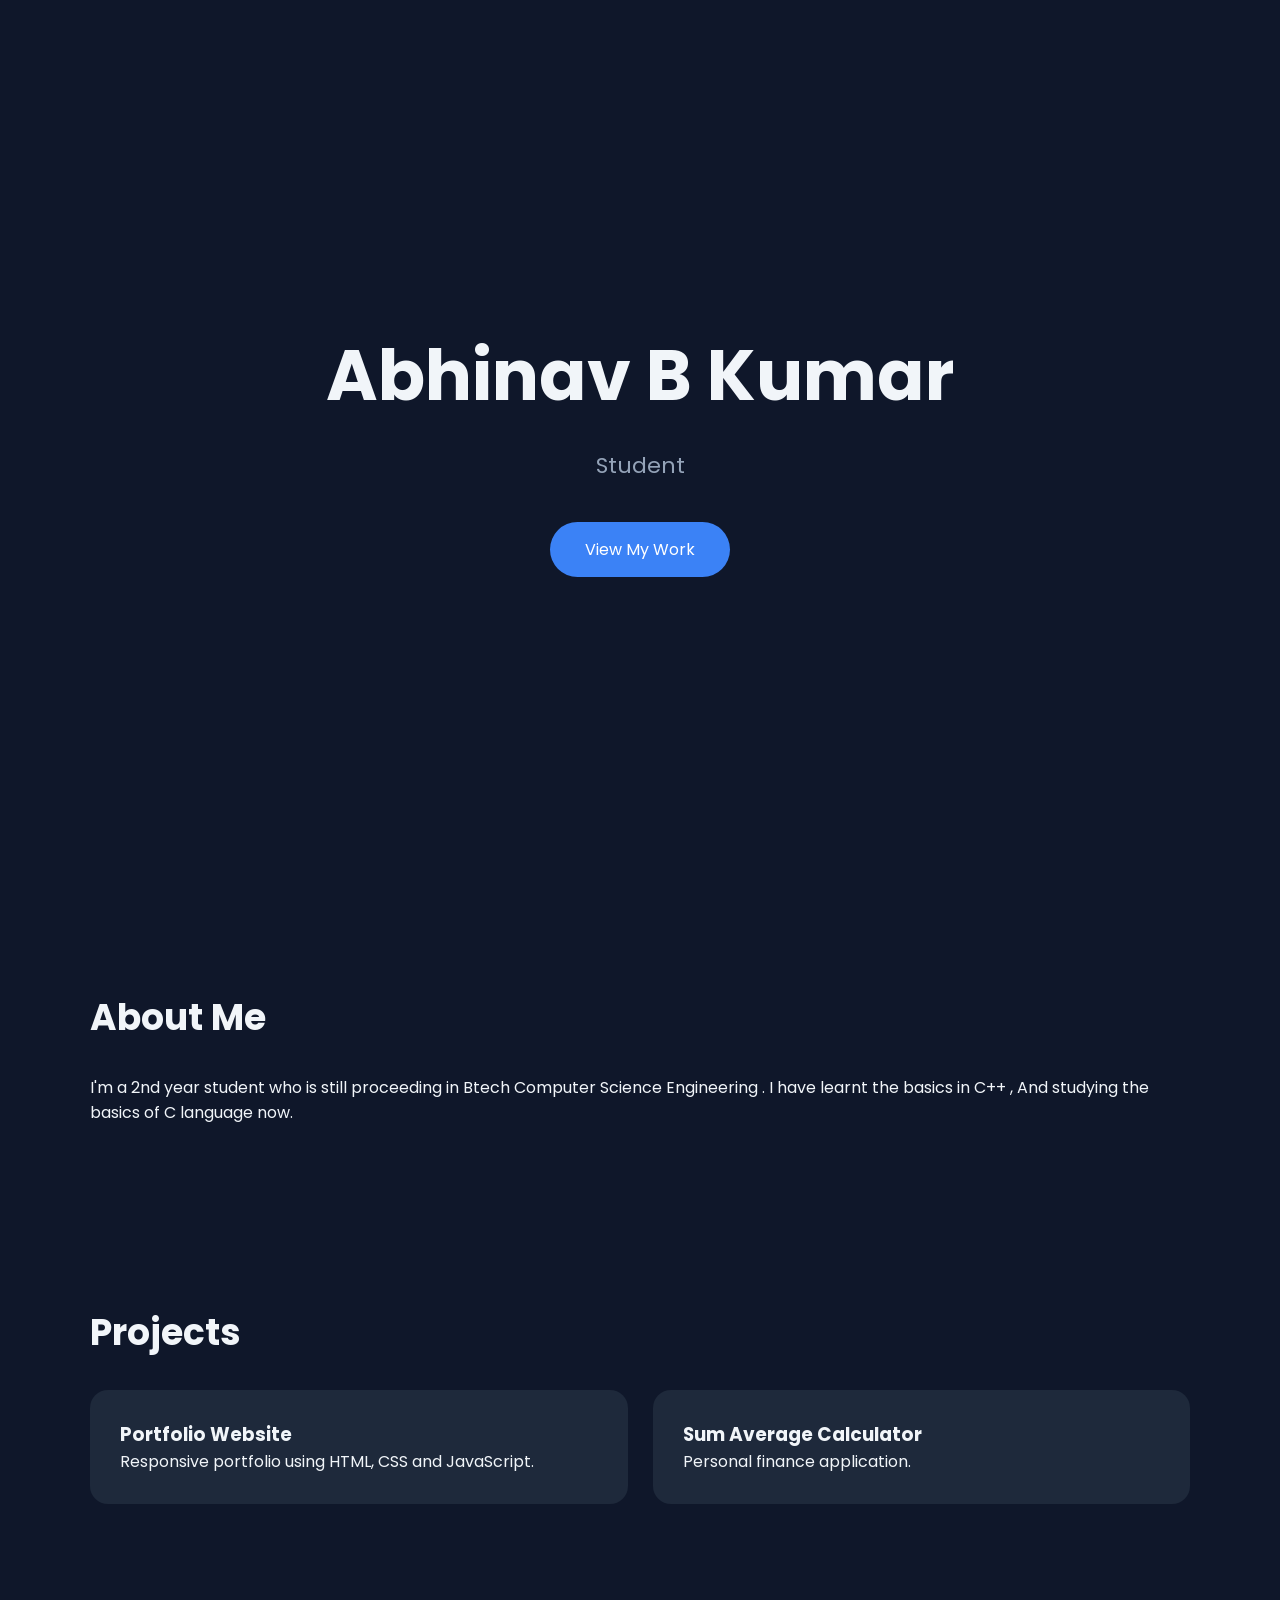
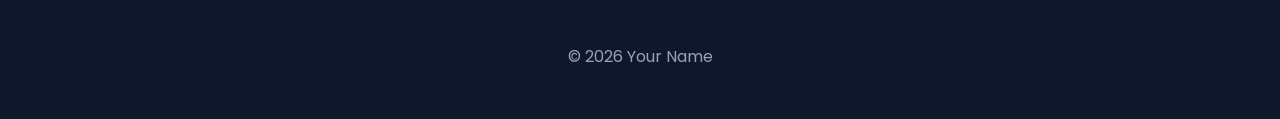
==== index.html @ 8a14ef43 "Add files via upload" ====
<!DOCTYPE html>
<html lang="en">

<head>

<meta charset="UTF-8">

<meta name="viewport" content="width=device-width, initial-scale=1">

<title>Your Name</title>

<link rel="preconnect" href="https://fonts.googleapis.com">
<link rel="preconnect" href="https://fonts.gstatic.com" crossorigin>

<link href="https://fonts.googleapis.com/css2?family=Poppins:wght@300;400;500;700&display=swap" rel="stylesheet">

<link rel="stylesheet" href="style.css">

</head>

<body>

<header>

<div class="container">

<h1>Abhinav B Kumar</h1>

<p class="subtitle">

 Student

</p>

<a href="#projects" class="button">

View My Work

</a>

</div>

</header>

<section>

<div class="container">

<h2>About Me</h2>

<p>

I'm a 2nd year student who is still proceeding in Btech Computer Science Engineering . I have learnt the basics in C++ ,
 And studying the basics of C language now.

</p>

</div>

</section>

<section>

<div class="container">

<h2>Projects</h2>

<div class="cards">

<div class="card">

<h3>Portfolio Website</h3>

<p>

Responsive portfolio using HTML, CSS and JavaScript.

</p>

</div>


<div class="card">

<h3>Sum Average Calculator</h3>

<p>

Personal finance application.

</p>

</div>

</div>

</div>

</section>

<footer>

<div class="container">

<p>© 2026 Your Name</p>

</div>

</footer>

</body>

</html>
---- style.css ----
*{

margin:0;

padding:0;

box-sizing:border-box;

}

body{

font-family:Poppins,sans-serif;

background:#0f172a;

color:#f1f5f9;

}

.container{

width:90%;

max-width:1100px;

margin:auto;

}

header{

height:100vh;

display:flex;

justify-content:center;

align-items:center;

text-align:center;

}

h1{

font-size:70px;

font-weight:700;

margin-bottom:20px;

}

.subtitle{

font-size:22px;

color:#94a3b8;

margin-bottom:40px;

}

.button{

display:inline-block;

padding:15px 35px;

border-radius:40px;

background:#3b82f6;

color:white;

text-decoration:none;

transition:.3s;

}

.button:hover{

transform:translateY(-4px);

box-shadow:0 10px 30px rgba(59,130,246,.5);

}

section{

padding:90px 0;

}

h2{

font-size:36px;

margin-bottom:30px;

}

.cards{

display:grid;

grid-template-columns:repeat(auto-fit,minmax(280px,1fr));

gap:25px;

}

.card{

background:#1e293b;

padding:30px;

border-radius:18px;

transition:.3s;

}

.card:hover{

transform:translateY(-8px);

}

footer{

padding:50px;

text-align:center;

color:#94a3b8;

}
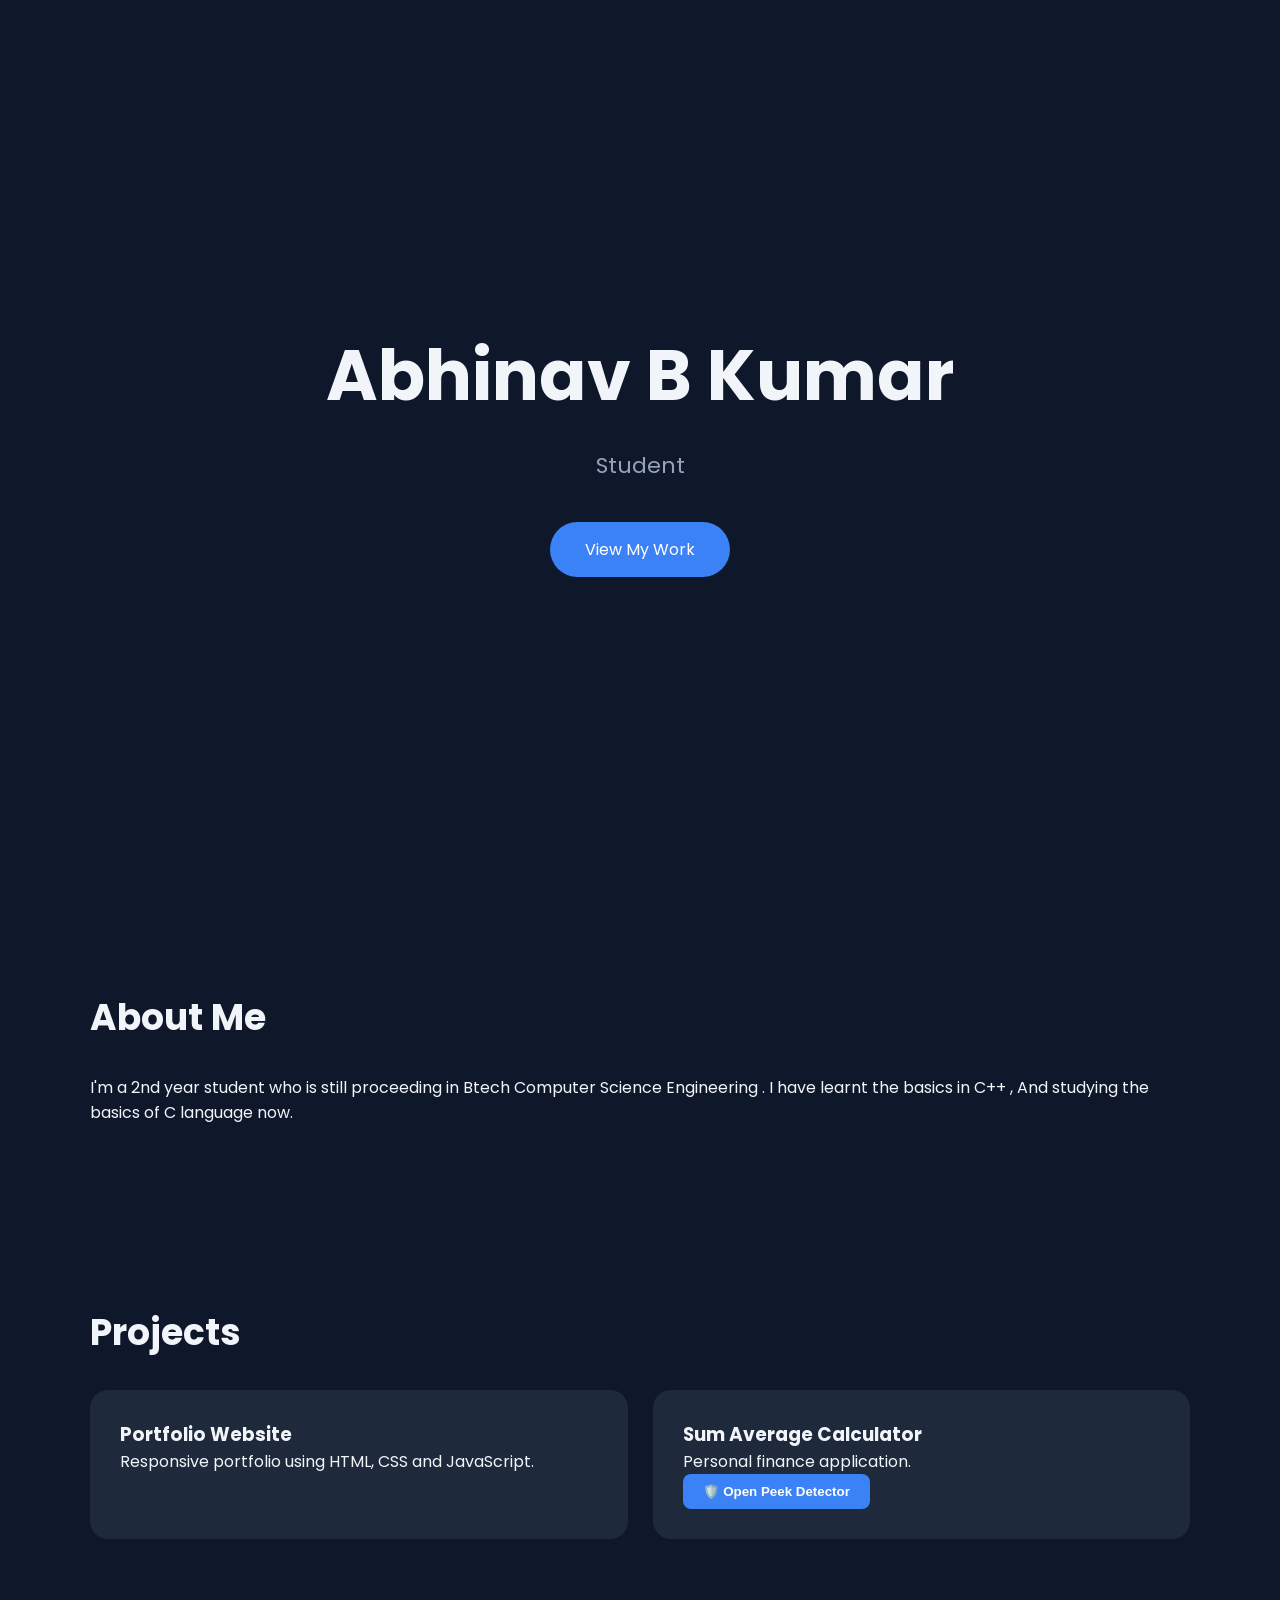
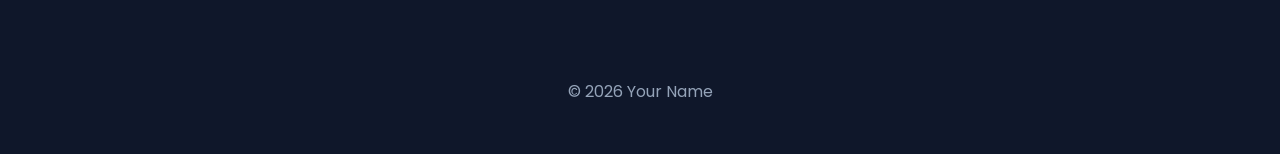
==== commit 5f8810bd: "Add button to open Peek Detector Added a button to open the Peek Detector page." ====
--- a/index.html
+++ b/index.html
@@ -90,6 +90,11 @@
 
 </p>
 
+ <p>
+  <button onclick="window.location.href='peek_detector.html'" style="background-color: #3b82f6; color: white; padding: 10px 20px; border: none; border-radius: 8px; cursor: pointer; font-weight: bold;">
+    🛡️ Open Peek Detector
+</button>
+ </p>
 </div>
 
 </div>
@@ -110,4 +115,4 @@
 
 </body>
 
-</html>+</html>
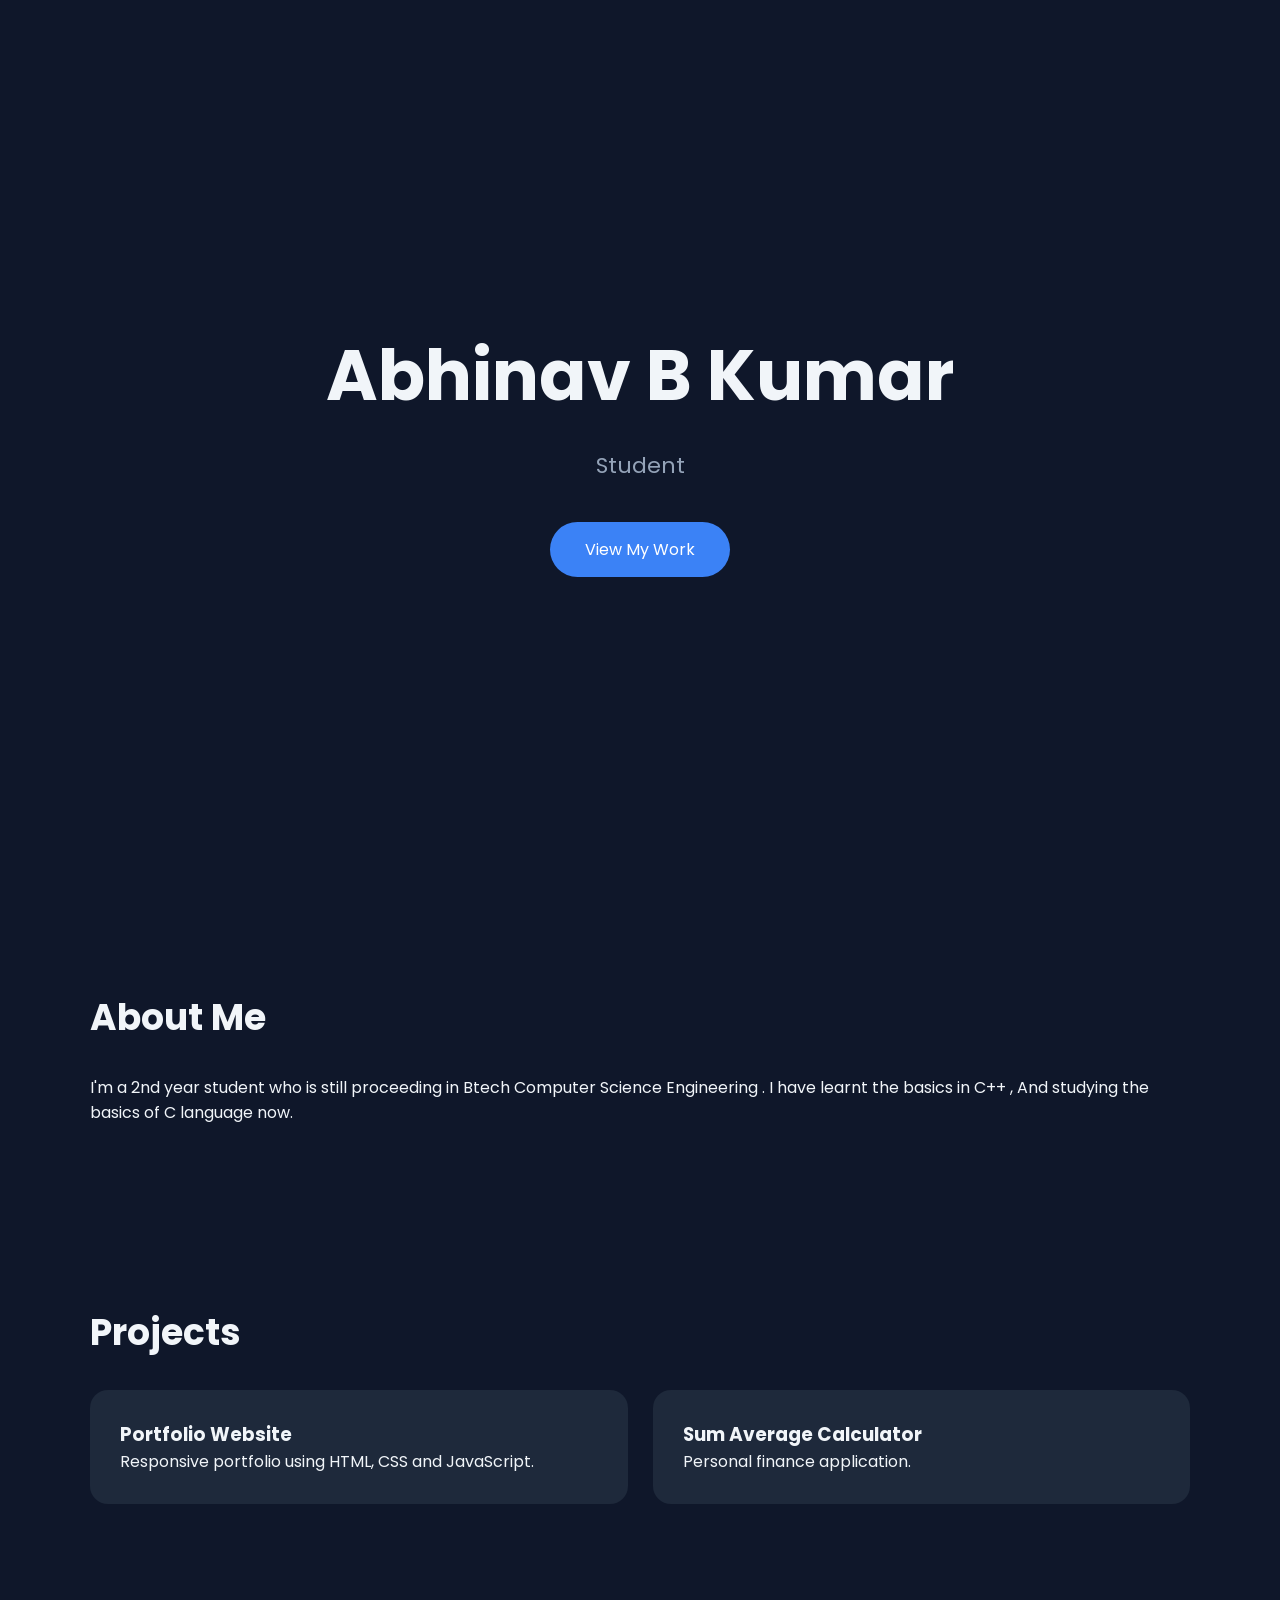
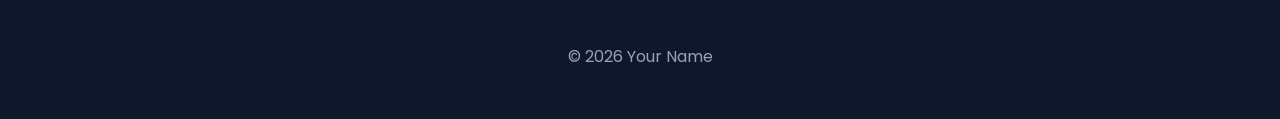
==== commit c2bb0e5a: "Fix HTML formatting and remove unnecessary lines" ====
--- a/index.html
+++ b/index.html
@@ -90,11 +90,7 @@
 
 </p>
 
- <p>
-  <button onclick="window.location.href='peek_detector.html'" style="background-color: #3b82f6; color: white; padding: 10px 20px; border: none; border-radius: 8px; cursor: pointer; font-weight: bold;">
-    🛡️ Open Peek Detector
-</button>
- </p>
+
 </div>
 
 </div>
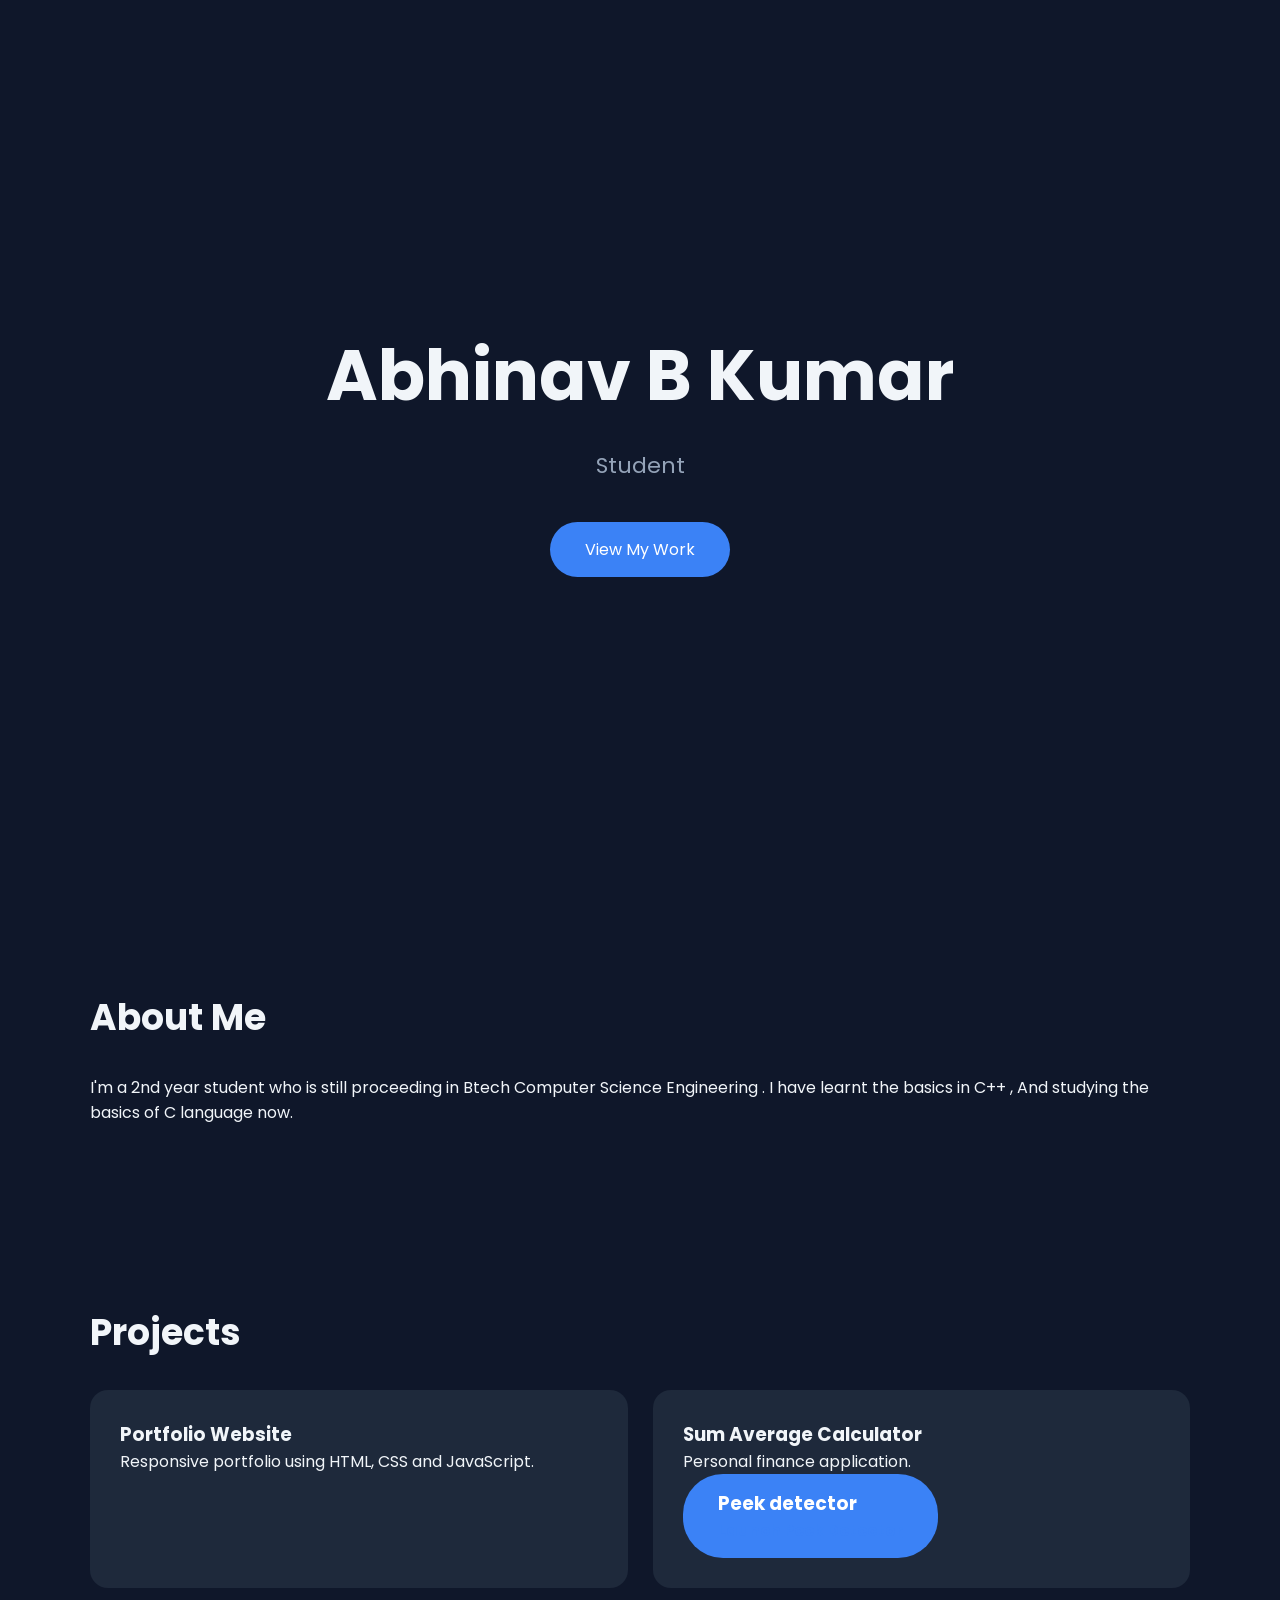
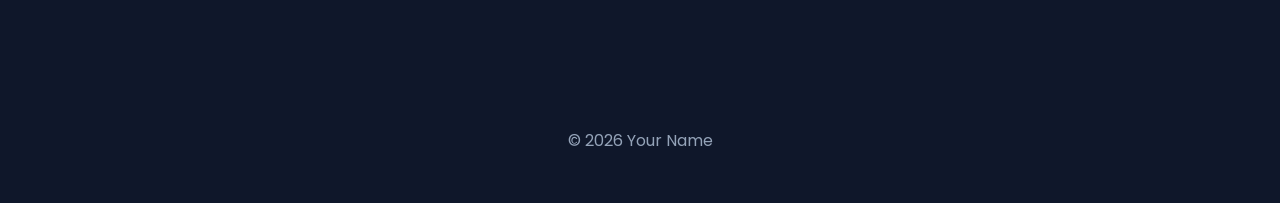
==== commit e9548465: "Add files via upload" ====
--- a/index.html
+++ b/index.html
@@ -90,6 +90,17 @@
 
 </p>
 
+<div class="button">
+
+<h3>Peek detector</h3>
+
+<a href="peek_detector.html" style="color: #3b82f6; text-decoration: underline; font-weight: bold;">
+    Launch Peek Detector
+</a>
+
+
+
+</div>
 
 </div>
 
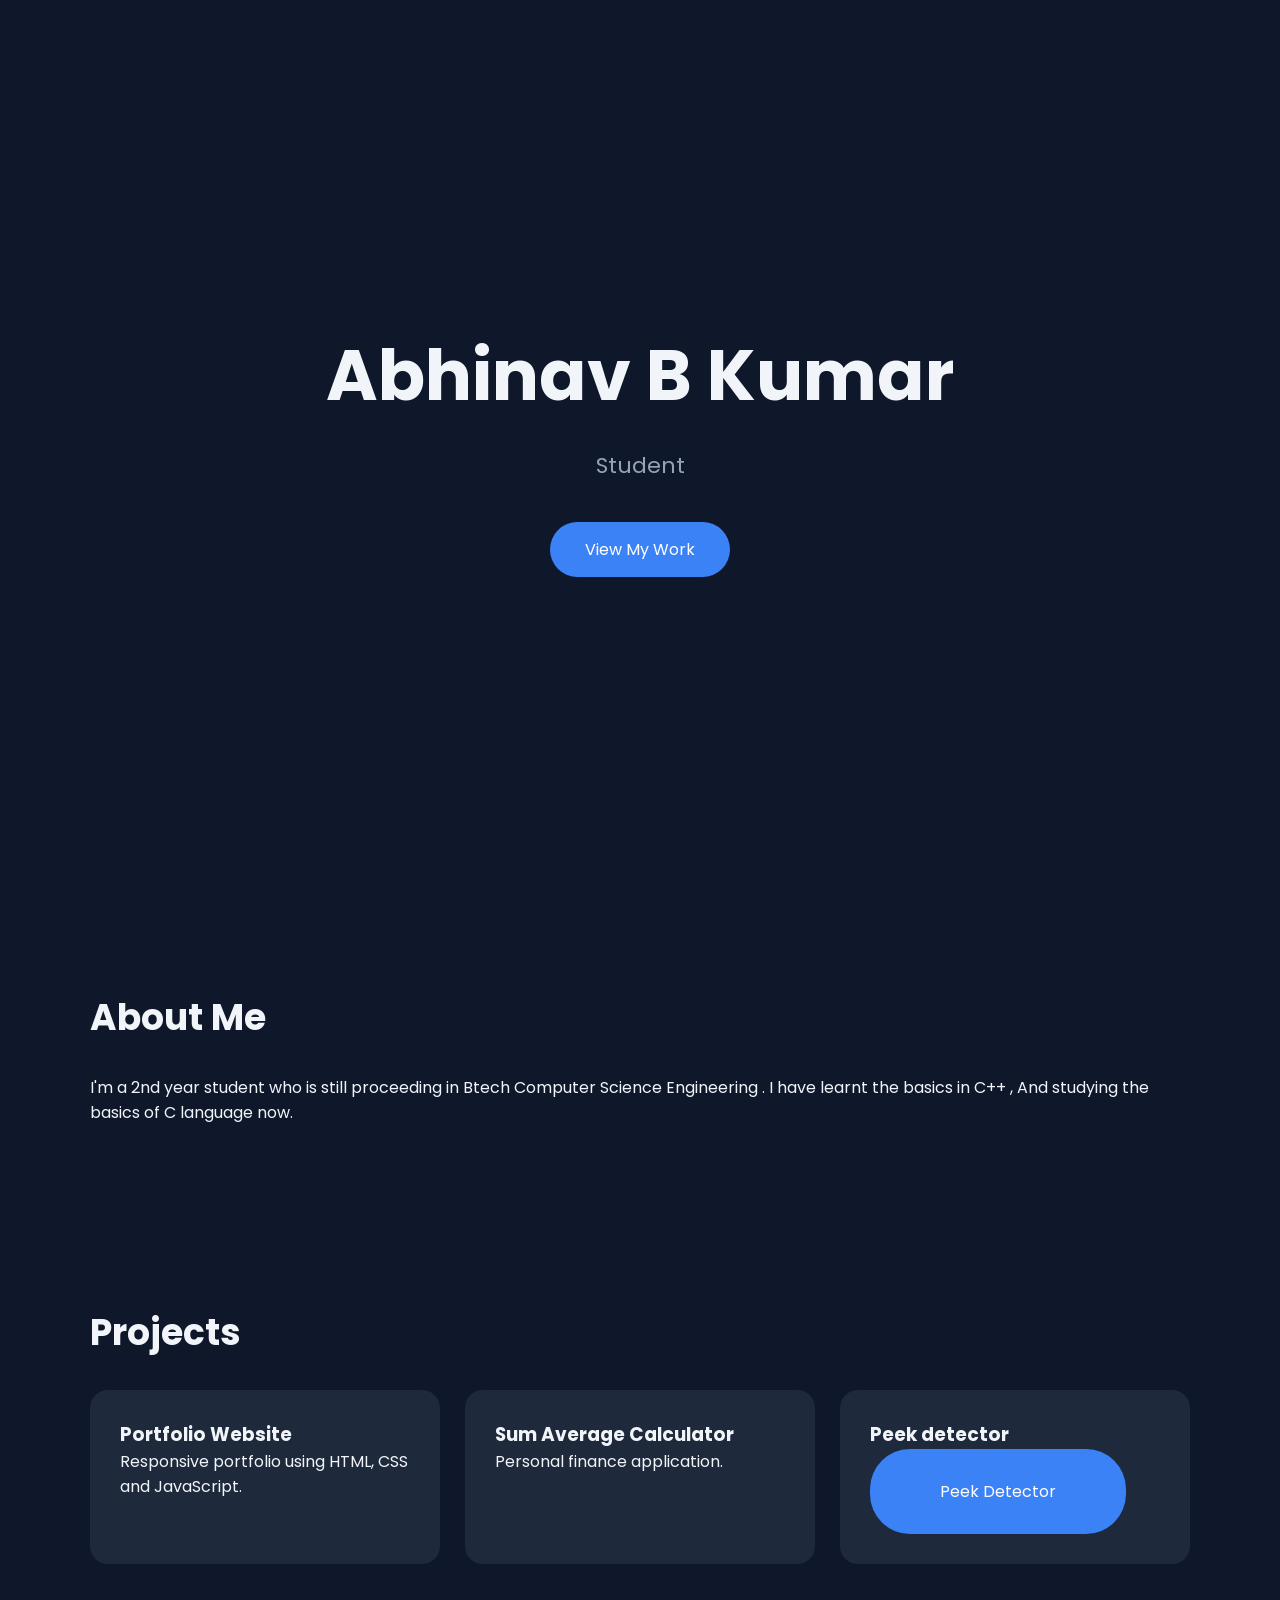
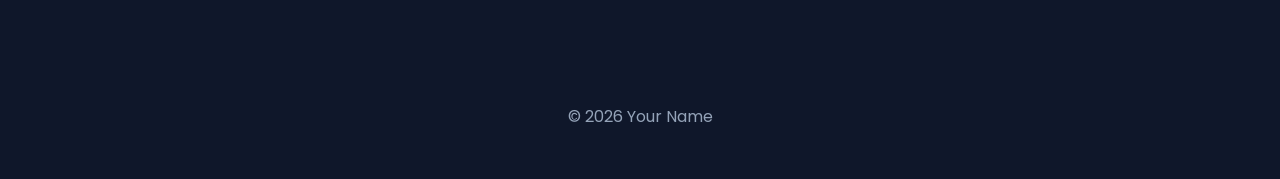
==== commit d809108f: "Add files via upload" ====
--- a/index.html
+++ b/index.html
@@ -90,15 +90,20 @@
 
 </p>
 
-<div class="button">
+</div>
+
+<div class="card">
+
 
 <h3>Peek detector</h3>
 
-<a href="peek_detector.html" style="color: #3b82f6; text-decoration: underline; font-weight: bold;">
-    Launch Peek Detector
-</a>
+<div class="button">
 
 
+
+<a href="peek_detector.html" class="button">
+    Peek Detector
+</a>
 
 </div>
 
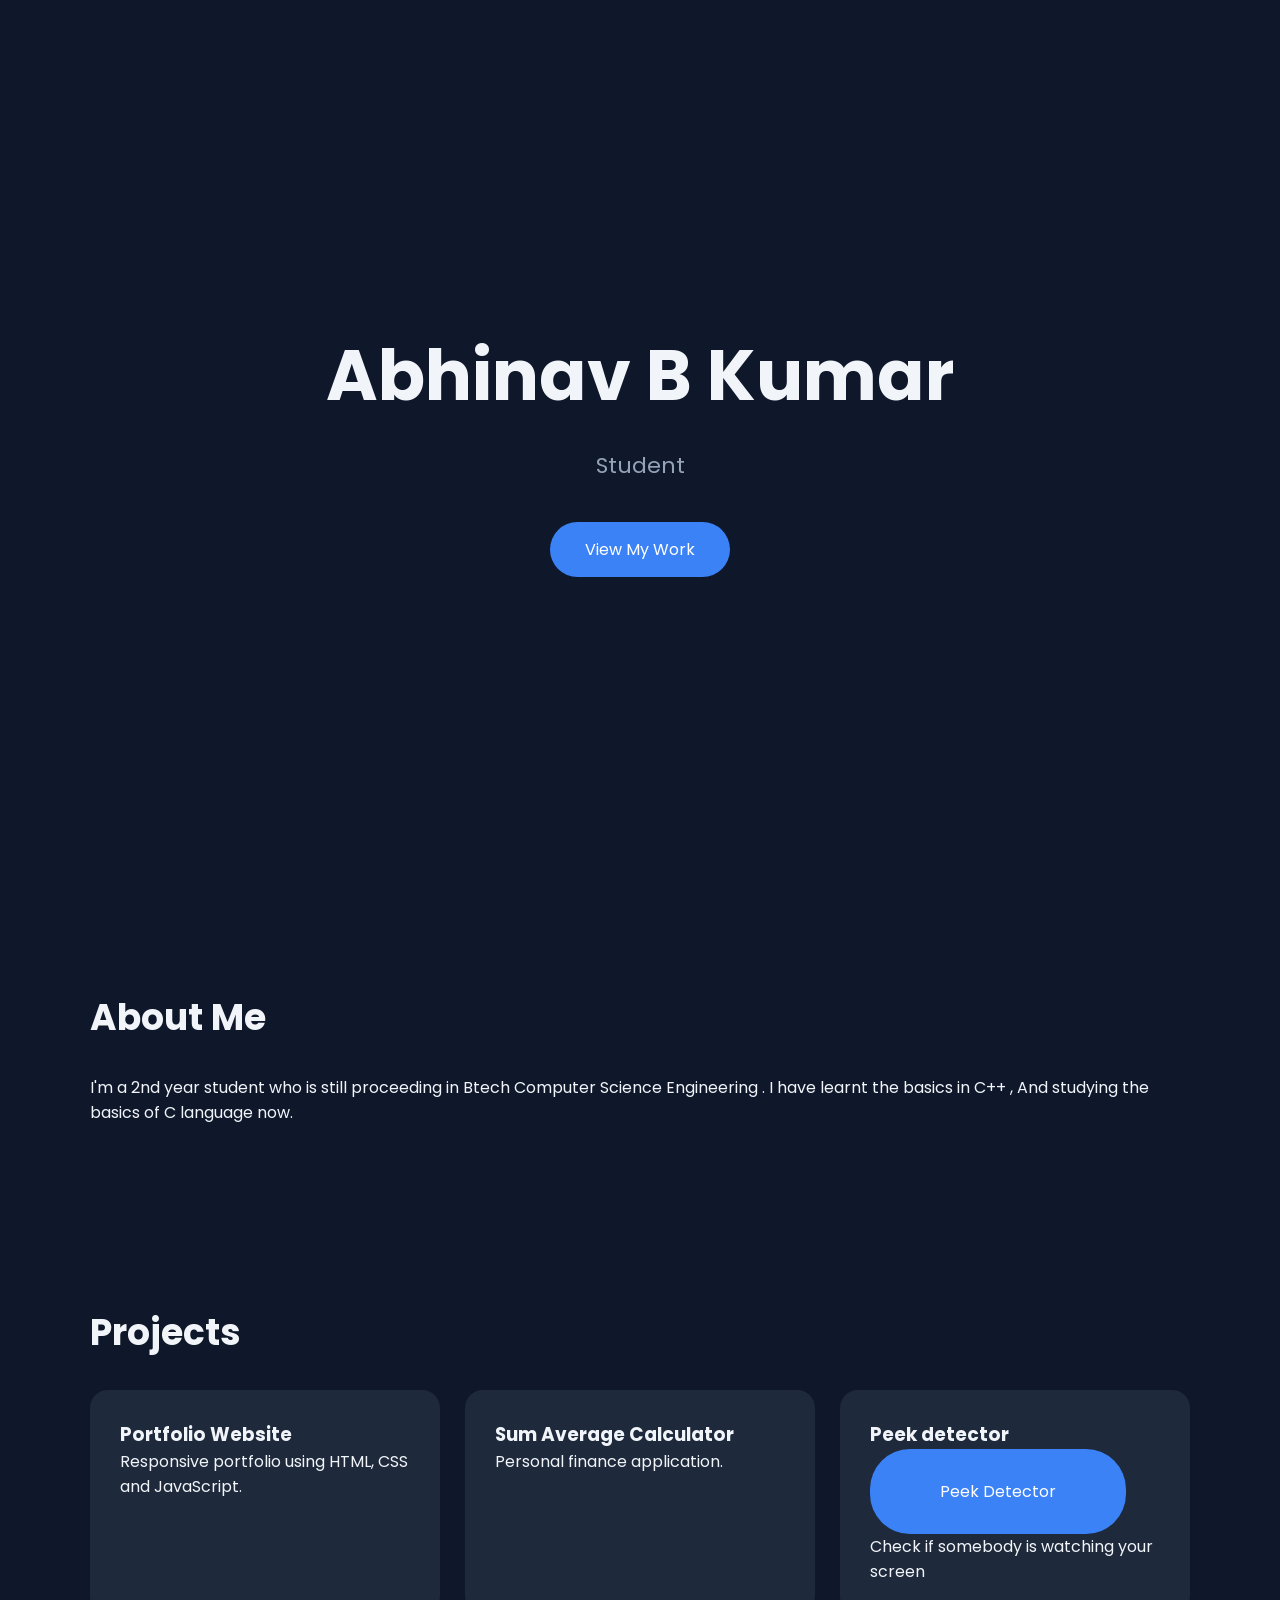
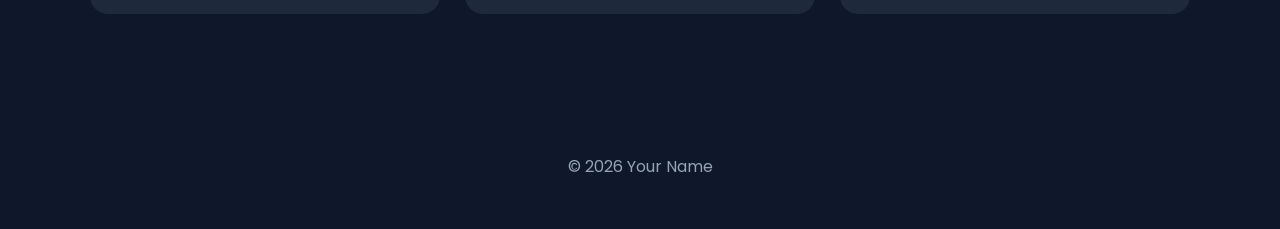
==== commit 404c507d: "my biopic along with my projects Added a description for the Peek Detector project." ====
--- a/index.html
+++ b/index.html
@@ -107,6 +107,10 @@
 
 </div>
 
+ <p>
+Check if somebody is watching your screen
+</p>
+
 </div>
 
 </div>
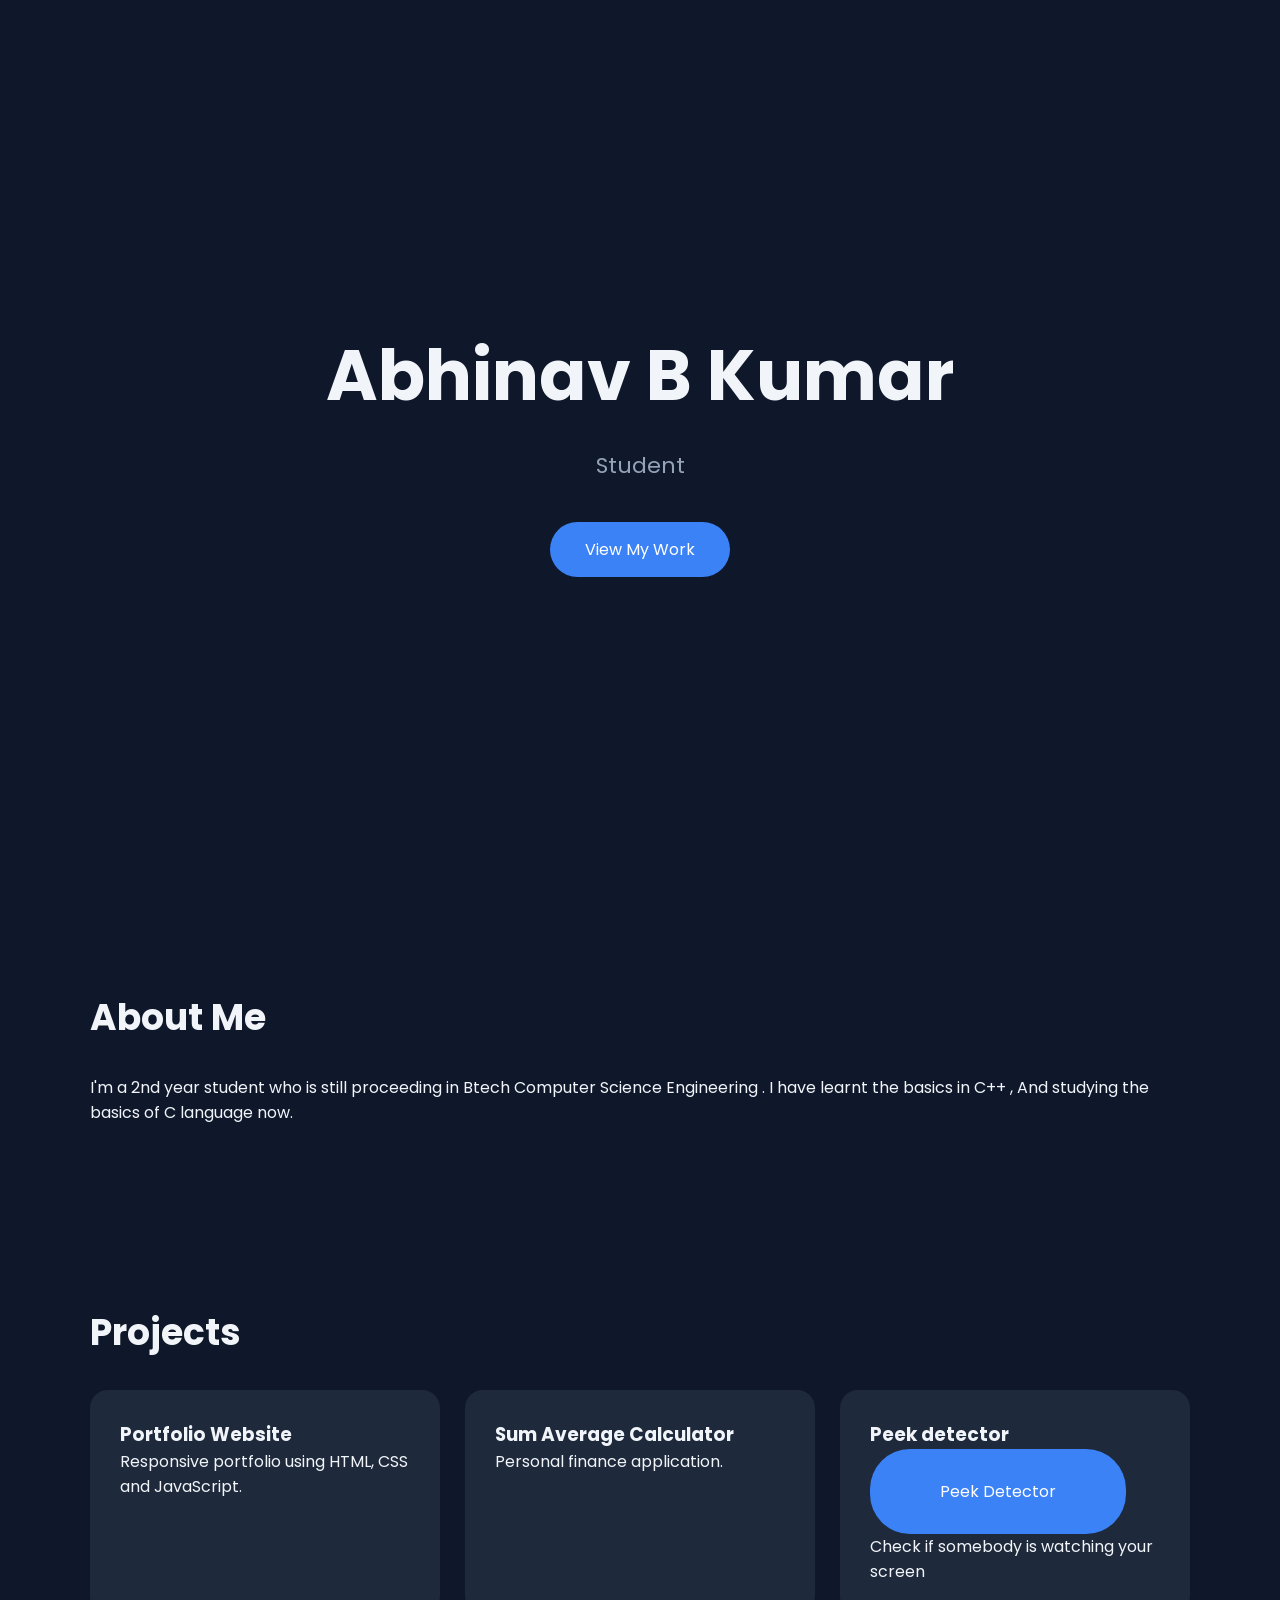
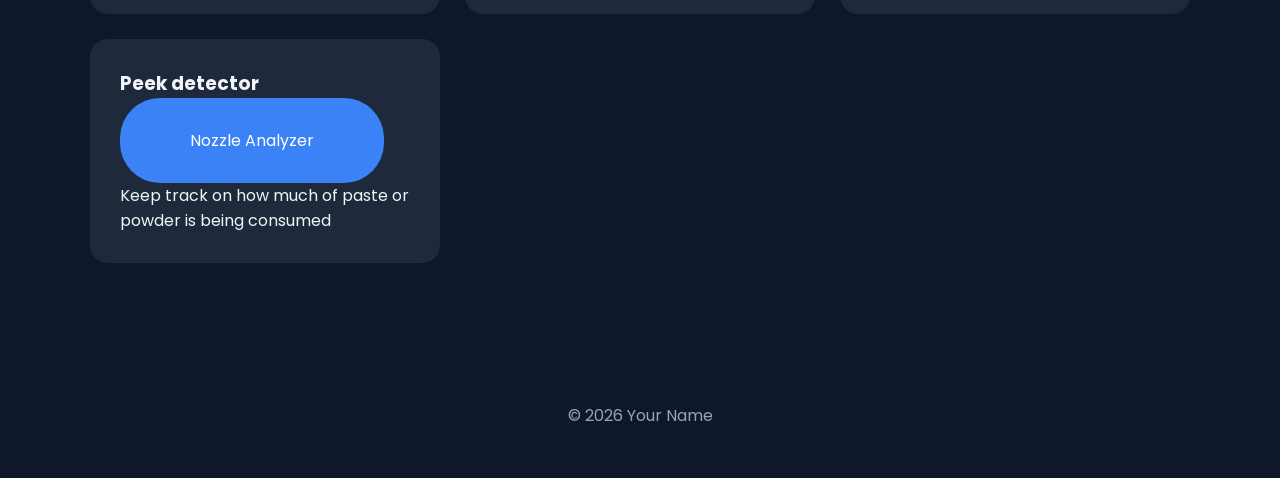
==== commit 7269aa95: "Update projects in index.html Added new project 'Nozzle Analyzer' to the portfolio section." ====
--- a/index.html
+++ b/index.html
@@ -32,7 +32,7 @@
 
 </p>
 
-<a href="#projects" class="button">
+<a href="#Projects" class="button">
 
 View My Work
 
@@ -113,6 +113,28 @@
 
 </div>
 
+ <div class="card">
+
+
+<h3>Peek detector</h3>
+
+<div class="button">
+
+
+
+<a href="nozzle_analyzer.html" class="button">
+    Nozzle Analyzer
+</a>
+
+</div>
+
+ <p>
+Keep track on how much of paste or powder is being consumed
+</p>
+
+</div>
+
+
 </div>
 
 </div>
